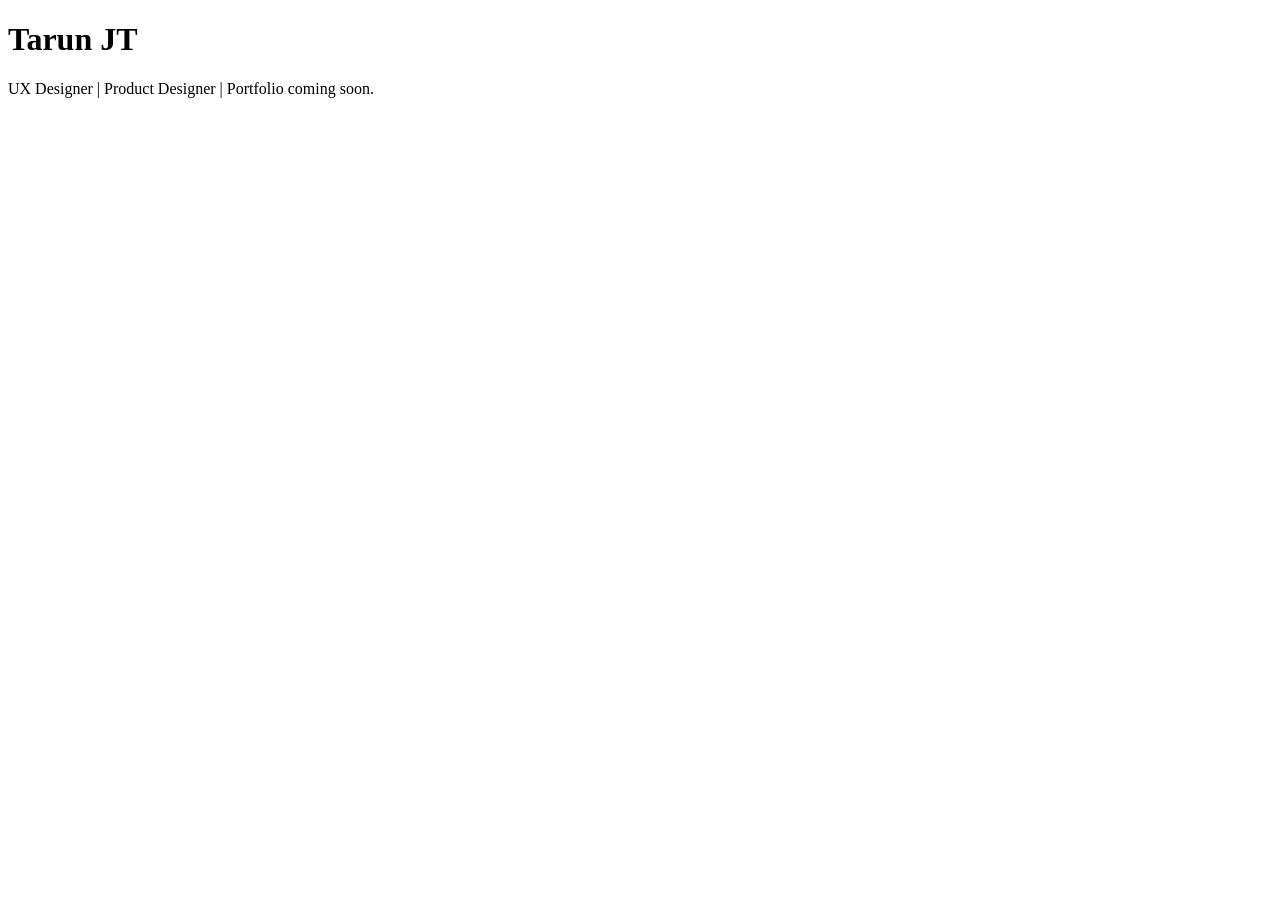
==== index.html @ fb507ced "Create index.html" ====
<!DOCTYPE html>
<html lang="en">
<head>
  <meta charset="UTF-8">
  <meta name="viewport" content="width=device-width, initial-scale=1.0">
  <title>Tarun JT | Portfolio</title>
</head>
<body>
  <h1>Tarun JT</h1>
  <p>UX Designer | Product Designer | Portfolio coming soon.</p>
</body>
</html>
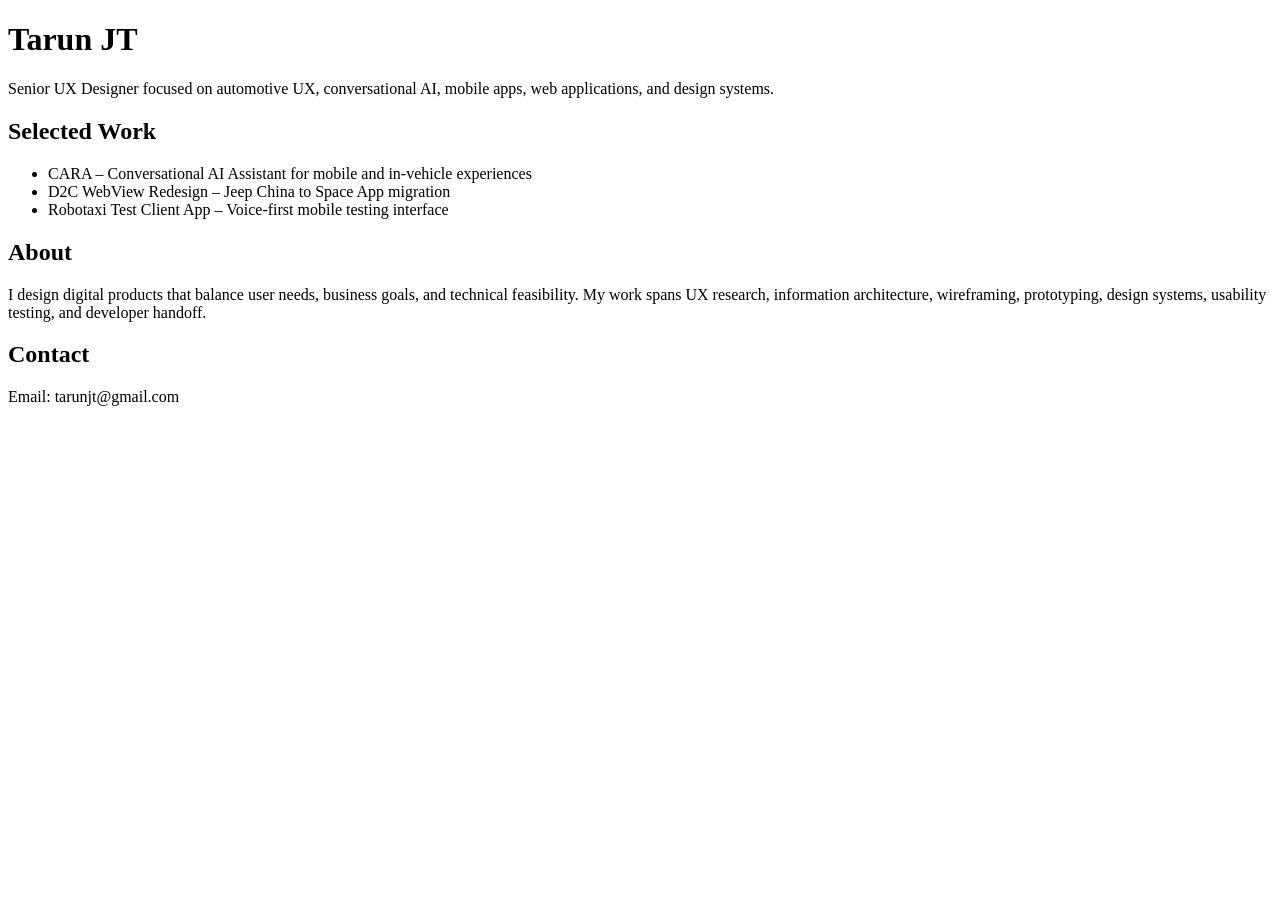
==== commit ef35853e: "Update index.html" ====
--- a/index.html
+++ b/index.html
@@ -7,6 +7,19 @@
 </head>
 <body>
   <h1>Tarun JT</h1>
-  <p>UX Designer | Product Designer | Portfolio coming soon.</p>
+<p>Senior UX Designer focused on automotive UX, conversational AI, mobile apps, web applications, and design systems.</p>
+
+<h2>Selected Work</h2>
+<ul>
+  <li>CARA – Conversational AI Assistant for mobile and in-vehicle experiences</li>
+  <li>D2C WebView Redesign – Jeep China to Space App migration</li>
+  <li>Robotaxi Test Client App – Voice-first mobile testing interface</li>
+</ul>
+
+<h2>About</h2>
+<p>I design digital products that balance user needs, business goals, and technical feasibility. My work spans UX research, information architecture, wireframing, prototyping, design systems, usability testing, and developer handoff.</p>
+
+<h2>Contact</h2>
+<p>Email: tarunjt@gmail.com</p>
 </body>
 </html>
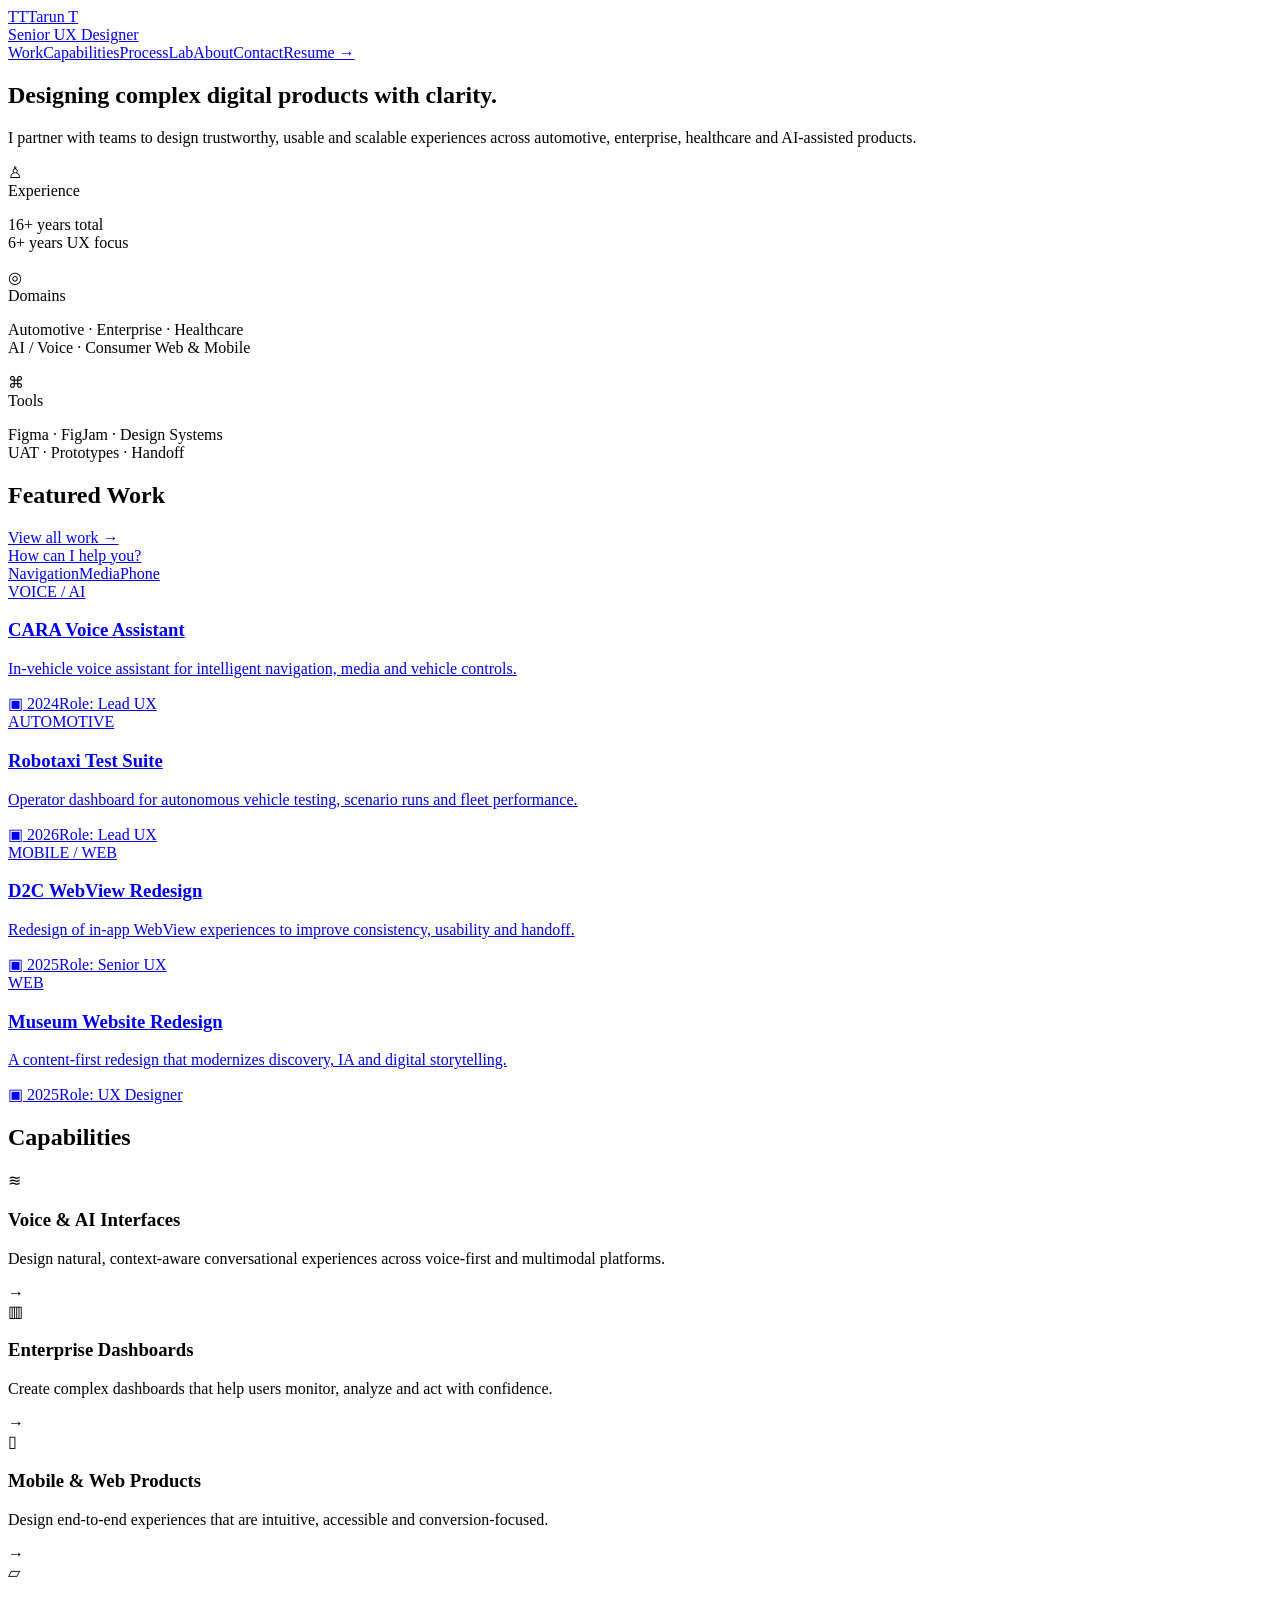
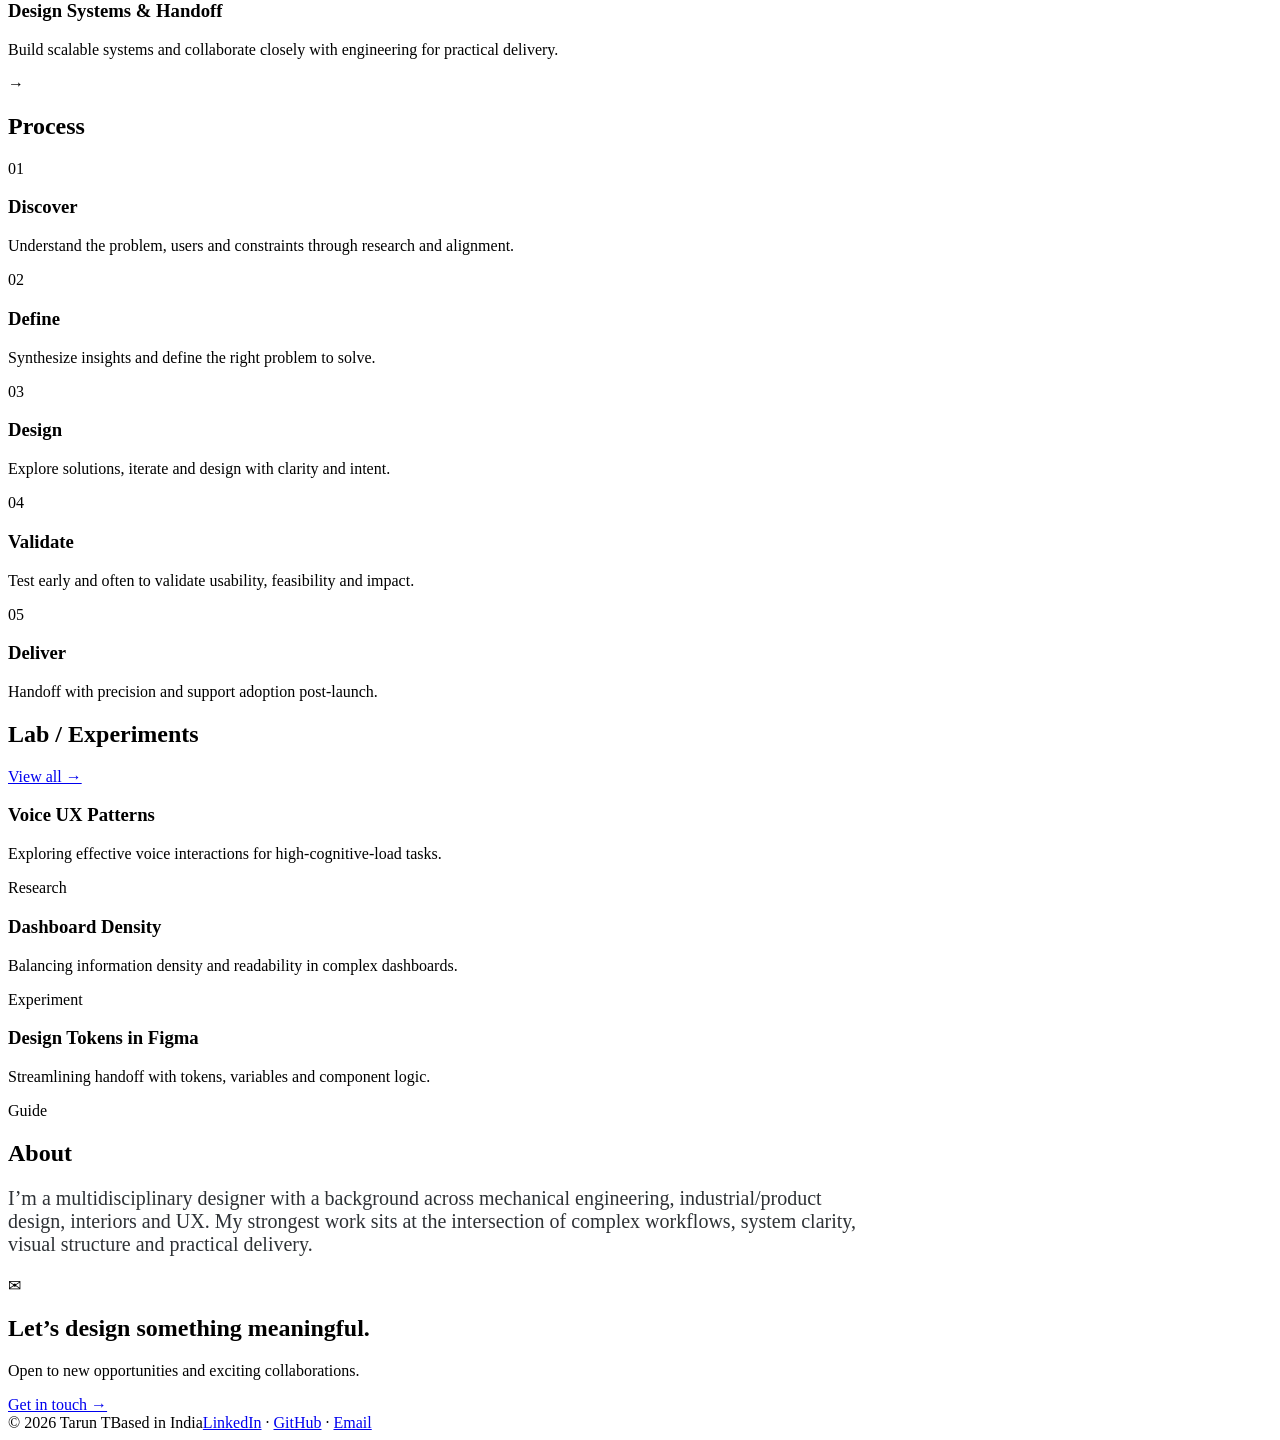
==== commit 8a5ffa69: "Add files via upload" ====
--- a/index.html
+++ b/index.html
@@ -1,25 +1,8 @@
-<!DOCTYPE html>
-<html lang="en">
-<head>
-  <meta charset="UTF-8">
-  <meta name="viewport" content="width=device-width, initial-scale=1.0">
-  <title>Tarun JT | Portfolio</title>
-</head>
-<body>
-  <h1>Tarun JT</h1>
-<p>Senior UX Designer focused on automotive UX, conversational AI, mobile apps, web applications, and design systems.</p>
-
-<h2>Selected Work</h2>
-<ul>
-  <li>CARA – Conversational AI Assistant for mobile and in-vehicle experiences</li>
-  <li>D2C WebView Redesign – Jeep China to Space App migration</li>
-  <li>Robotaxi Test Client App – Voice-first mobile testing interface</li>
-</ul>
-
-<h2>About</h2>
-<p>I design digital products that balance user needs, business goals, and technical feasibility. My work spans UX research, information architecture, wireframing, prototyping, design systems, usability testing, and developer handoff.</p>
-
-<h2>Contact</h2>
-<p>Email: tarunjt@gmail.com</p>
-</body>
-</html>
+<!doctype html><html lang="en"><head><meta charset="utf-8"><meta name="viewport" content="width=device-width,initial-scale=1"><title>Tarun T — UX Portfolio</title><meta name="description" content="Senior UX designer portfolio for complex systems, dashboards, voice interfaces, automotive, healthcare and enterprise products."><link rel="preconnect" href="https://fonts.googleapis.com"><link rel="preconnect" href="https://fonts.gstatic.com" crossorigin><link href="https://fonts.googleapis.com/css2?family=IBM+Plex+Mono:wght@400;500;600&family=IBM+Plex+Sans:wght@400;500;600;700&display=swap" rel="stylesheet"><link rel="stylesheet" href="assets/styles.css"></head><body><header class="site-header"><div class="header-inner"><a class="brand" href="index.html"><span class="brand-mark">TT</span><span class="brand-copy">Tarun T<br>Senior UX Designer</span></a><nav class="nav"><a href="index.html#work">Work</a><a href="index.html#capabilities">Capabilities</a><a href="index.html#process">Process</a><a href="index.html#lab">Lab</a><a href="index.html#about">About</a><a href="index.html#contact">Contact</a><a class="resume-btn" href="resume.pdf">Resume →</a></nav></div></header>
+<main>
+<section class="hero"><div class="wrap"><div class="hero-grid"><h1>Designing complex digital products with clarity<span class="accent-dot">.</span></h1><p class="hero-copy">I partner with teams to design trustworthy, usable and scalable experiences across automotive, enterprise, healthcare and AI-assisted products.</p></div><div class="meta-row"><div class="meta-item"><span class="meta-icon">♙</span><div><span class="meta-label">Experience</span><p>16+ years total<br>6+ years UX focus</p></div></div><div class="meta-item"><span class="meta-icon">◎</span><div><span class="meta-label">Domains</span><p>Automotive · Enterprise · Healthcare<br>AI / Voice · Consumer Web & Mobile</p></div></div><div class="meta-item"><span class="meta-icon">⌘</span><div><span class="meta-label">Tools</span><p>Figma · FigJam · Design Systems<br>UAT · Prototypes · Handoff</p></div></div></div></div></section>
+<section id="work" class="section"><div class="wrap"><div class="section-head"><h2 class="section-title">Featured Work</h2><a class="view-link" href="#work">View all work →</a></div><div class="project-grid"><article class="project-card"><a href="case-cara.html"><div class="project-thumb preview-cara"><div class="voice-q">How can I help you?</div><div class="voice-ring"></div><div class="wave"></div><div class="voice-chips"><span>Navigation</span><span>Media</span><span>Phone</span></div></div><div class="project-info"><div class="label">VOICE / AI</div><h3>CARA Voice Assistant</h3><p>In-vehicle voice assistant for intelligent navigation, media and vehicle controls.</p><div class="card-meta"><span>▣ 2024</span><span>Role: Lead UX</span></div></div></a></article><article class="project-card"><a href="case-robotaxi.html"><div class="project-thumb preview-dashboard"><div class="dash-top"><span></span><span></span><span></span></div><div class="dash-map"></div><div class="dash-lines"></div></div><div class="project-info"><div class="label">AUTOMOTIVE</div><h3>Robotaxi Test Suite</h3><p>Operator dashboard for autonomous vehicle testing, scenario runs and fleet performance.</p><div class="card-meta"><span>▣ 2026</span><span>Role: Lead UX</span></div></div></a></article><article class="project-card"><a href="case-d2c.html"><div class="project-thumb preview-webview"><div class="phone"></div></div><div class="project-info"><div class="label">MOBILE / WEB</div><h3>D2C WebView Redesign</h3><p>Redesign of in-app WebView experiences to improve consistency, usability and handoff.</p><div class="card-meta"><span>▣ 2025</span><span>Role: Senior UX</span></div></div></a></article><article class="project-card"><a href="case-museum.html"><div class="project-thumb preview-museum"></div><div class="project-info"><div class="label">WEB</div><h3>Museum Website Redesign</h3><p>A content-first redesign that modernizes discovery, IA and digital storytelling.</p><div class="card-meta"><span>▣ 2025</span><span>Role: UX Designer</span></div></div></a></article></div></div></section>
+<section id="capabilities" class="section"><div class="wrap"><div class="section-head"><h2 class="section-title">Capabilities</h2></div><div class="cap-grid"><article class="cap-card"><div class="cap-icon">≋</div><h3>Voice & AI Interfaces</h3><p>Design natural, context-aware conversational experiences across voice-first and multimodal platforms.</p><span class="arrow">→</span></article><article class="cap-card"><div class="cap-icon">▥</div><h3>Enterprise Dashboards</h3><p>Create complex dashboards that help users monitor, analyze and act with confidence.</p><span class="arrow">→</span></article><article class="cap-card"><div class="cap-icon">▯</div><h3>Mobile & Web Products</h3><p>Design end-to-end experiences that are intuitive, accessible and conversion-focused.</p><span class="arrow">→</span></article><article class="cap-card"><div class="cap-icon">▱</div><h3>Design Systems & Handoff</h3><p>Build scalable systems and collaborate closely with engineering for practical delivery.</p><span class="arrow">→</span></article></div></div></section>
+<section id="process" class="section"><div class="wrap below-grid"><div class="panel"><h2 class="section-title">Process</h2><div class="process-list"><div class="process-step"><span class="num">01</span><div><h3>Discover</h3><p>Understand the problem, users and constraints through research and alignment.</p></div></div><div class="process-step"><span class="num">02</span><div><h3>Define</h3><p>Synthesize insights and define the right problem to solve.</p></div></div><div class="process-step"><span class="num">03</span><div><h3>Design</h3><p>Explore solutions, iterate and design with clarity and intent.</p></div></div><div class="process-step"><span class="num">04</span><div><h3>Validate</h3><p>Test early and often to validate usability, feasibility and impact.</p></div></div><div class="process-step"><span class="num">05</span><div><h3>Deliver</h3><p>Handoff with precision and support adoption post-launch.</p></div></div></div></div><div id="lab" class="panel"><div class="section-head"><h2 class="section-title">Lab / Experiments</h2><a class="view-link" href="#lab">View all →</a></div><div class="lab-list"><article class="lab-item"><div class="lab-thumb voice"></div><div><h3>Voice UX Patterns</h3><p>Exploring effective voice interactions for high-cognitive-load tasks.</p><span class="small-mono">Research</span></div></article><article class="lab-item"><div class="lab-thumb light"></div><div><h3>Dashboard Density</h3><p>Balancing information density and readability in complex dashboards.</p><span class="small-mono">Experiment</span></div></article><article class="lab-item"><div class="lab-thumb tokens"></div><div><h3>Design Tokens in Figma</h3><p>Streamlining handoff with tokens, variables and component logic.</p><span class="small-mono">Guide</span></div></article></div></div></div></section>
+<section id="about" class="section"><div class="wrap panel"><h2 class="section-title">About</h2><p style="font-size:20px;max-width:860px;color:#2e3236">I’m a multidisciplinary designer with a background across mechanical engineering, industrial/product design, interiors and UX. My strongest work sits at the intersection of complex workflows, system clarity, visual structure and practical delivery.</p></div></section>
+<section id="contact" class="cta"><div class="wrap"><div class="cta-card"><div class="cta-left"><div class="mail-icon">✉</div><div><h2>Let’s design something meaningful.</h2><p>Open to new opportunities and exciting collaborations.</p></div></div><a class="button" href="mailto:your.email@example.com">Get in touch →</a></div></div></section></main><footer class="footer"><div class="footer-inner wrap"><span>© 2026 Tarun T</span><span>Based in India</span><span><a href="#">LinkedIn</a> · <a href="#">GitHub</a> · <a href="mailto:your.email@example.com">Email</a></span></div></footer><script src="assets/script.js"></script></body></html>
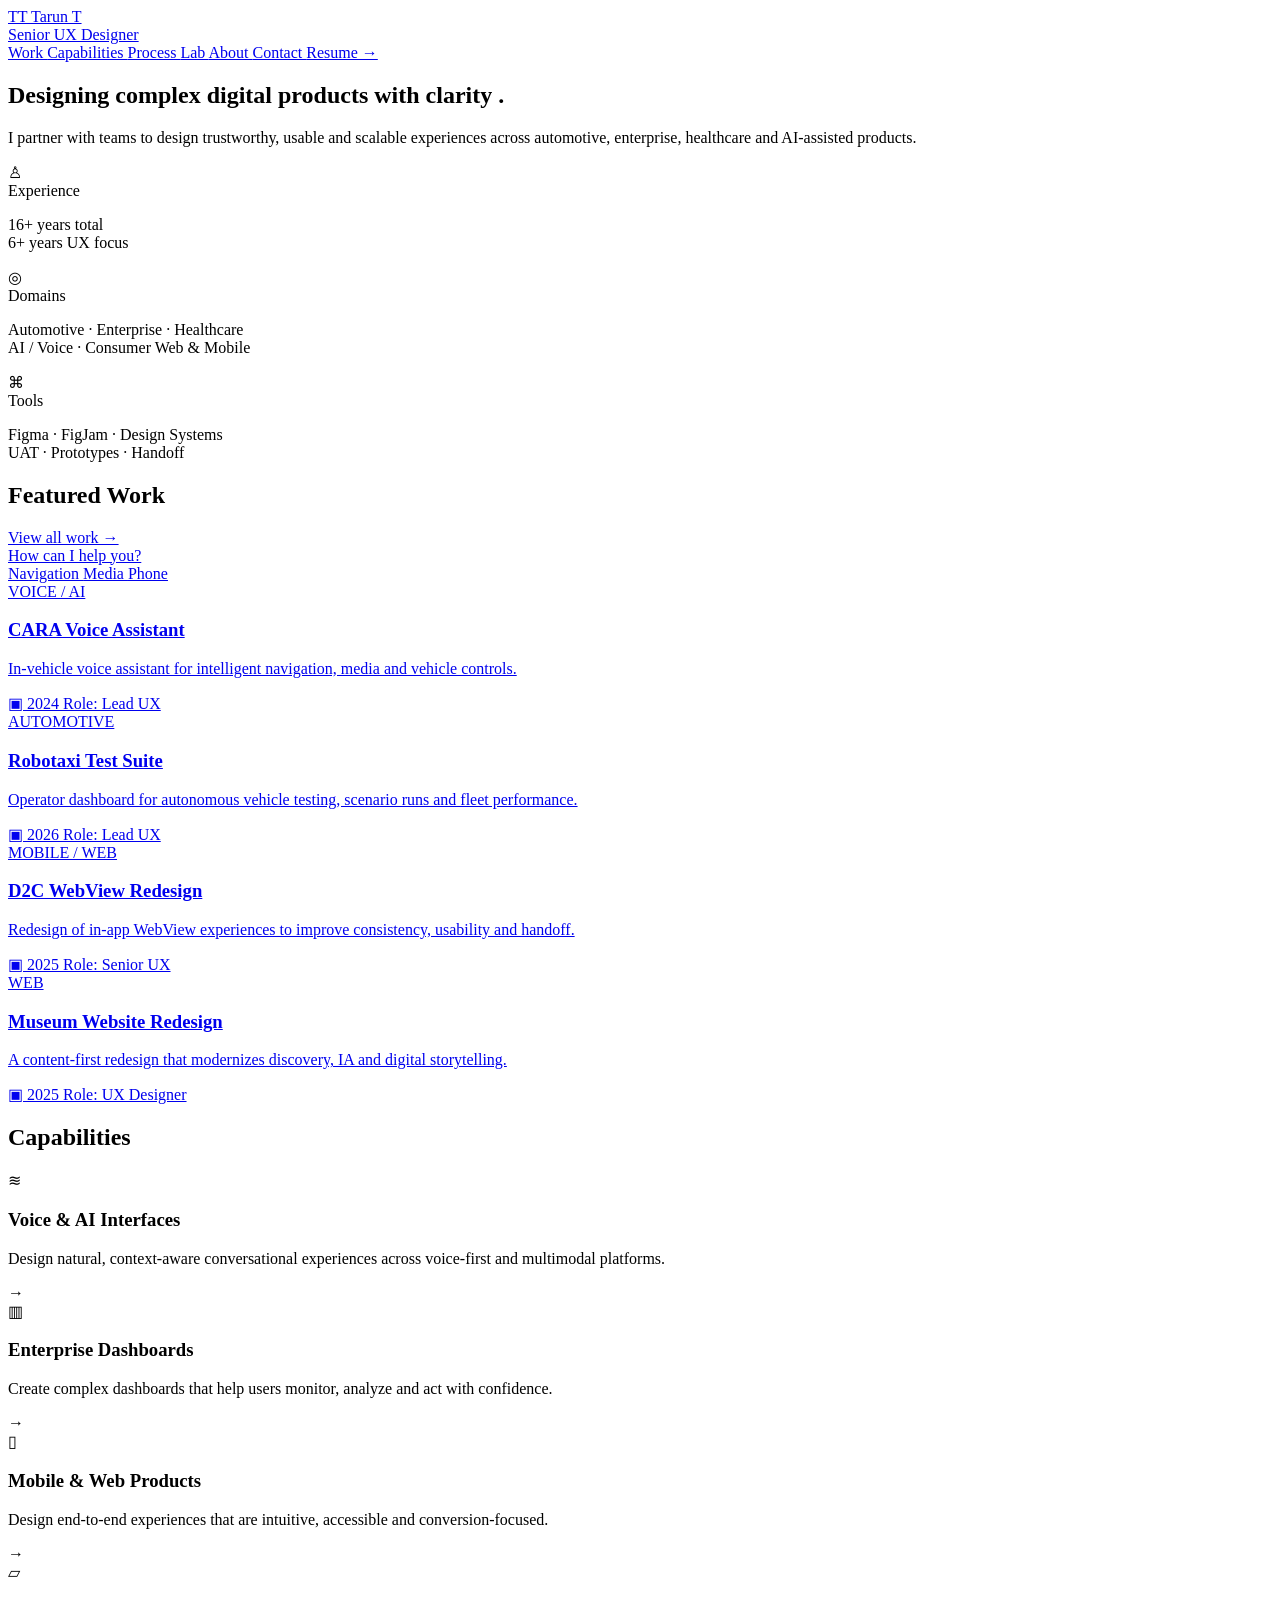
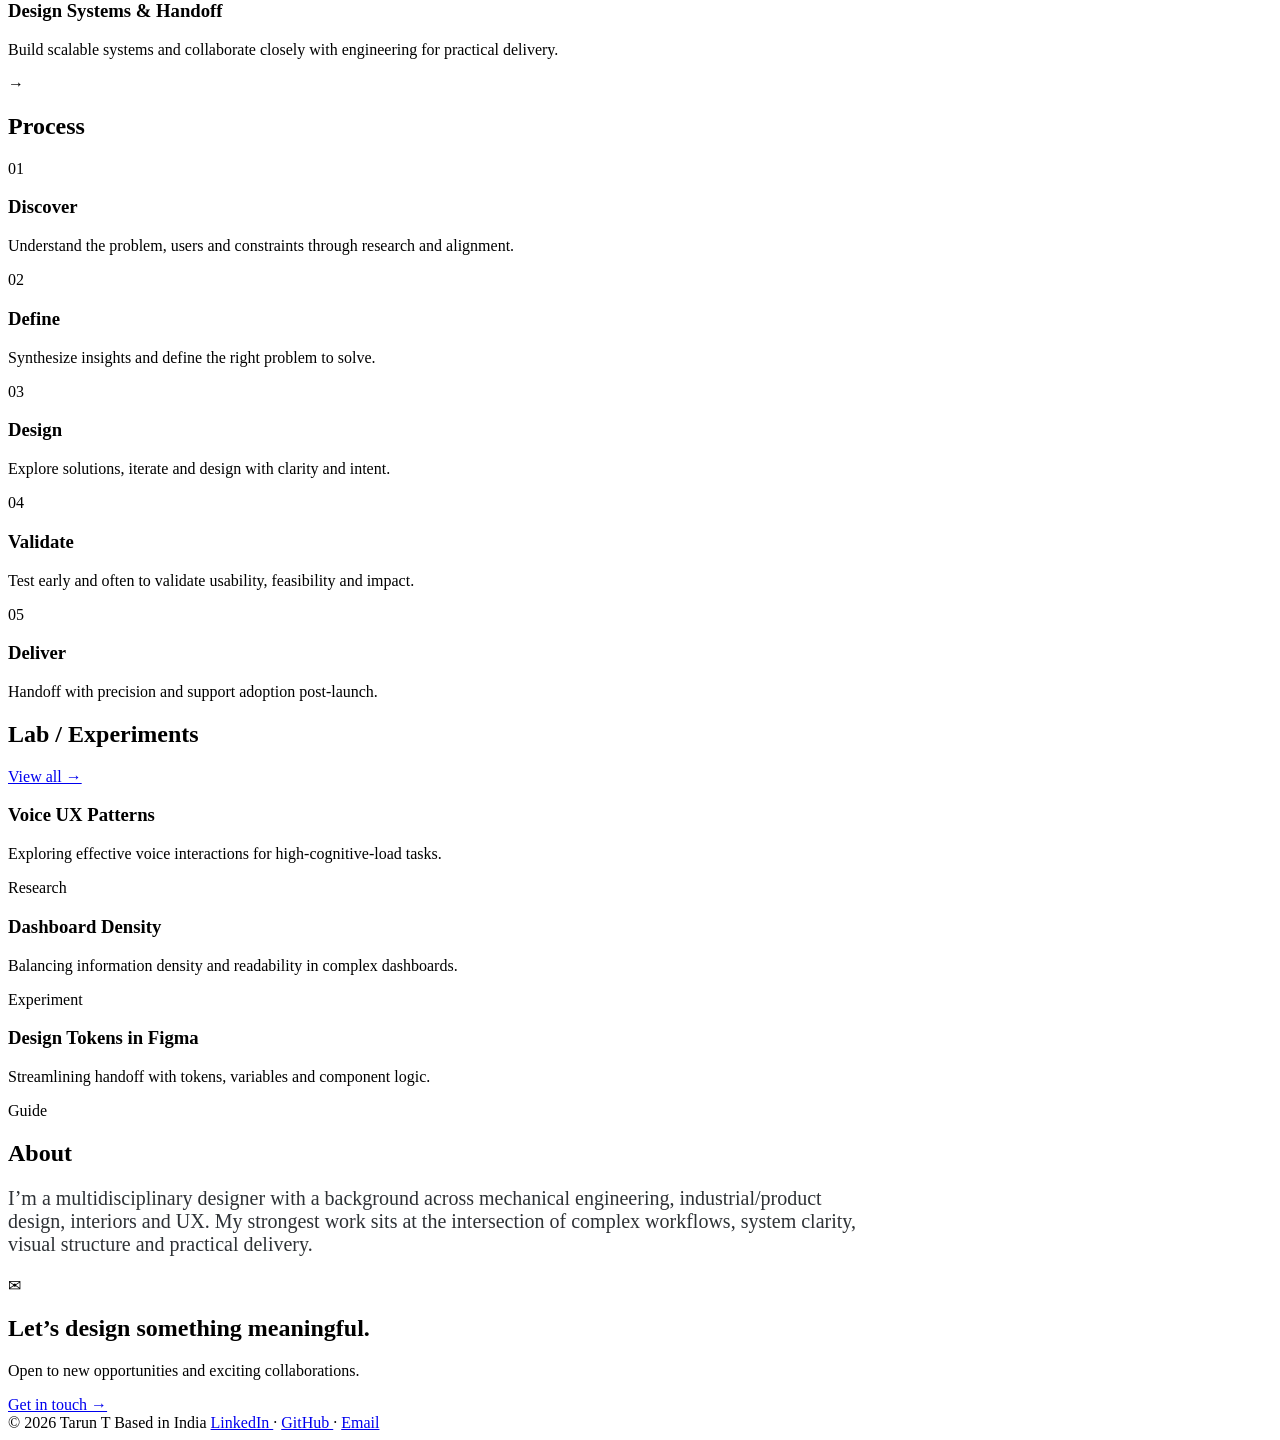
==== commit 54ca837c: "Add files via upload" ====
--- a/index.html
+++ b/index.html
@@ -1,8 +1,521 @@
-<!doctype html><html lang="en"><head><meta charset="utf-8"><meta name="viewport" content="width=device-width,initial-scale=1"><title>Tarun T — UX Portfolio</title><meta name="description" content="Senior UX designer portfolio for complex systems, dashboards, voice interfaces, automotive, healthcare and enterprise products."><link rel="preconnect" href="https://fonts.googleapis.com"><link rel="preconnect" href="https://fonts.gstatic.com" crossorigin><link href="https://fonts.googleapis.com/css2?family=IBM+Plex+Mono:wght@400;500;600&family=IBM+Plex+Sans:wght@400;500;600;700&display=swap" rel="stylesheet"><link rel="stylesheet" href="assets/styles.css"></head><body><header class="site-header"><div class="header-inner"><a class="brand" href="index.html"><span class="brand-mark">TT</span><span class="brand-copy">Tarun T<br>Senior UX Designer</span></a><nav class="nav"><a href="index.html#work">Work</a><a href="index.html#capabilities">Capabilities</a><a href="index.html#process">Process</a><a href="index.html#lab">Lab</a><a href="index.html#about">About</a><a href="index.html#contact">Contact</a><a class="resume-btn" href="resume.pdf">Resume →</a></nav></div></header>
-<main>
-<section class="hero"><div class="wrap"><div class="hero-grid"><h1>Designing complex digital products with clarity<span class="accent-dot">.</span></h1><p class="hero-copy">I partner with teams to design trustworthy, usable and scalable experiences across automotive, enterprise, healthcare and AI-assisted products.</p></div><div class="meta-row"><div class="meta-item"><span class="meta-icon">♙</span><div><span class="meta-label">Experience</span><p>16+ years total<br>6+ years UX focus</p></div></div><div class="meta-item"><span class="meta-icon">◎</span><div><span class="meta-label">Domains</span><p>Automotive · Enterprise · Healthcare<br>AI / Voice · Consumer Web & Mobile</p></div></div><div class="meta-item"><span class="meta-icon">⌘</span><div><span class="meta-label">Tools</span><p>Figma · FigJam · Design Systems<br>UAT · Prototypes · Handoff</p></div></div></div></div></section>
-<section id="work" class="section"><div class="wrap"><div class="section-head"><h2 class="section-title">Featured Work</h2><a class="view-link" href="#work">View all work →</a></div><div class="project-grid"><article class="project-card"><a href="case-cara.html"><div class="project-thumb preview-cara"><div class="voice-q">How can I help you?</div><div class="voice-ring"></div><div class="wave"></div><div class="voice-chips"><span>Navigation</span><span>Media</span><span>Phone</span></div></div><div class="project-info"><div class="label">VOICE / AI</div><h3>CARA Voice Assistant</h3><p>In-vehicle voice assistant for intelligent navigation, media and vehicle controls.</p><div class="card-meta"><span>▣ 2024</span><span>Role: Lead UX</span></div></div></a></article><article class="project-card"><a href="case-robotaxi.html"><div class="project-thumb preview-dashboard"><div class="dash-top"><span></span><span></span><span></span></div><div class="dash-map"></div><div class="dash-lines"></div></div><div class="project-info"><div class="label">AUTOMOTIVE</div><h3>Robotaxi Test Suite</h3><p>Operator dashboard for autonomous vehicle testing, scenario runs and fleet performance.</p><div class="card-meta"><span>▣ 2026</span><span>Role: Lead UX</span></div></div></a></article><article class="project-card"><a href="case-d2c.html"><div class="project-thumb preview-webview"><div class="phone"></div></div><div class="project-info"><div class="label">MOBILE / WEB</div><h3>D2C WebView Redesign</h3><p>Redesign of in-app WebView experiences to improve consistency, usability and handoff.</p><div class="card-meta"><span>▣ 2025</span><span>Role: Senior UX</span></div></div></a></article><article class="project-card"><a href="case-museum.html"><div class="project-thumb preview-museum"></div><div class="project-info"><div class="label">WEB</div><h3>Museum Website Redesign</h3><p>A content-first redesign that modernizes discovery, IA and digital storytelling.</p><div class="card-meta"><span>▣ 2025</span><span>Role: UX Designer</span></div></div></a></article></div></div></section>
-<section id="capabilities" class="section"><div class="wrap"><div class="section-head"><h2 class="section-title">Capabilities</h2></div><div class="cap-grid"><article class="cap-card"><div class="cap-icon">≋</div><h3>Voice & AI Interfaces</h3><p>Design natural, context-aware conversational experiences across voice-first and multimodal platforms.</p><span class="arrow">→</span></article><article class="cap-card"><div class="cap-icon">▥</div><h3>Enterprise Dashboards</h3><p>Create complex dashboards that help users monitor, analyze and act with confidence.</p><span class="arrow">→</span></article><article class="cap-card"><div class="cap-icon">▯</div><h3>Mobile & Web Products</h3><p>Design end-to-end experiences that are intuitive, accessible and conversion-focused.</p><span class="arrow">→</span></article><article class="cap-card"><div class="cap-icon">▱</div><h3>Design Systems & Handoff</h3><p>Build scalable systems and collaborate closely with engineering for practical delivery.</p><span class="arrow">→</span></article></div></div></section>
-<section id="process" class="section"><div class="wrap below-grid"><div class="panel"><h2 class="section-title">Process</h2><div class="process-list"><div class="process-step"><span class="num">01</span><div><h3>Discover</h3><p>Understand the problem, users and constraints through research and alignment.</p></div></div><div class="process-step"><span class="num">02</span><div><h3>Define</h3><p>Synthesize insights and define the right problem to solve.</p></div></div><div class="process-step"><span class="num">03</span><div><h3>Design</h3><p>Explore solutions, iterate and design with clarity and intent.</p></div></div><div class="process-step"><span class="num">04</span><div><h3>Validate</h3><p>Test early and often to validate usability, feasibility and impact.</p></div></div><div class="process-step"><span class="num">05</span><div><h3>Deliver</h3><p>Handoff with precision and support adoption post-launch.</p></div></div></div></div><div id="lab" class="panel"><div class="section-head"><h2 class="section-title">Lab / Experiments</h2><a class="view-link" href="#lab">View all →</a></div><div class="lab-list"><article class="lab-item"><div class="lab-thumb voice"></div><div><h3>Voice UX Patterns</h3><p>Exploring effective voice interactions for high-cognitive-load tasks.</p><span class="small-mono">Research</span></div></article><article class="lab-item"><div class="lab-thumb light"></div><div><h3>Dashboard Density</h3><p>Balancing information density and readability in complex dashboards.</p><span class="small-mono">Experiment</span></div></article><article class="lab-item"><div class="lab-thumb tokens"></div><div><h3>Design Tokens in Figma</h3><p>Streamlining handoff with tokens, variables and component logic.</p><span class="small-mono">Guide</span></div></article></div></div></div></section>
-<section id="about" class="section"><div class="wrap panel"><h2 class="section-title">About</h2><p style="font-size:20px;max-width:860px;color:#2e3236">I’m a multidisciplinary designer with a background across mechanical engineering, industrial/product design, interiors and UX. My strongest work sits at the intersection of complex workflows, system clarity, visual structure and practical delivery.</p></div></section>
-<section id="contact" class="cta"><div class="wrap"><div class="cta-card"><div class="cta-left"><div class="mail-icon">✉</div><div><h2>Let’s design something meaningful.</h2><p>Open to new opportunities and exciting collaborations.</p></div></div><a class="button" href="mailto:your.email@example.com">Get in touch →</a></div></div></section></main><footer class="footer"><div class="footer-inner wrap"><span>© 2026 Tarun T</span><span>Based in India</span><span><a href="#">LinkedIn</a> · <a href="#">GitHub</a> · <a href="mailto:your.email@example.com">Email</a></span></div></footer><script src="assets/script.js"></script></body></html>+<!doctype html>
+<html lang="en">
+ <head>
+  <meta charset="utf-8"/>
+  <meta content="width=device-width,initial-scale=1" name="viewport"/>
+  <title>
+   Tarun T &mdash; UX Portfolio
+  </title>
+  <meta content="Senior UX designer portfolio for complex systems, dashboards, voice interfaces, automotive, healthcare and enterprise products." name="description"/>
+  <link href="https://fonts.googleapis.com" rel="preconnect"/>
+  <link crossorigin="" href="https://fonts.gstatic.com" rel="preconnect"/>
+  <link href="https://fonts.googleapis.com/css2?family=IBM+Plex+Mono:wght@400;500;600&amp;family=IBM+Plex+Sans:wght@400;500;600;700&amp;display=swap" rel="stylesheet"/>
+  <link href="assets/styles.css" rel="stylesheet"/>
+ </head>
+ <body>
+  <header class="site-header">
+   <div class="header-inner">
+    <a class="brand" href="index.html">
+     <span class="brand-mark">
+      TT
+     </span>
+     <span class="brand-copy">
+      Tarun T
+      <br/>
+      Senior UX Designer
+     </span>
+    </a>
+    <nav class="nav">
+     <a href="index.html#work">
+      Work
+     </a>
+     <a href="index.html#capabilities">
+      Capabilities
+     </a>
+     <a href="index.html#process">
+      Process
+     </a>
+     <a href="index.html#lab">
+      Lab
+     </a>
+     <a href="index.html#about">
+      About
+     </a>
+     <a href="index.html#contact">
+      Contact
+     </a>
+     <a class="resume-btn" href="resume.pdf">
+      Resume &rarr;
+     </a>
+    </nav>
+   </div>
+  </header>
+  <main>
+   <section class="hero">
+    <div class="wrap">
+     <div class="hero-grid">
+      <h1>
+       Designing complex digital products with clarity
+       <span class="accent-dot">
+        .
+       </span>
+      </h1>
+      <p class="hero-copy">
+       I partner with teams to design trustworthy, usable and scalable experiences across automotive, enterprise, healthcare and AI-assisted products.
+      </p>
+     </div>
+     <div class="meta-row">
+      <div class="meta-item">
+       <span class="meta-icon">
+        ♙
+       </span>
+       <div>
+        <span class="meta-label">
+         Experience
+        </span>
+        <p>
+         16+ years total
+         <br/>
+         6+ years UX focus
+        </p>
+       </div>
+      </div>
+      <div class="meta-item">
+       <span class="meta-icon">
+        ◎
+       </span>
+       <div>
+        <span class="meta-label">
+         Domains
+        </span>
+        <p>
+         Automotive &middot; Enterprise &middot; Healthcare
+         <br/>
+         AI / Voice &middot; Consumer Web &amp; Mobile
+        </p>
+       </div>
+      </div>
+      <div class="meta-item">
+       <span class="meta-icon">
+        ⌘
+       </span>
+       <div>
+        <span class="meta-label">
+         Tools
+        </span>
+        <p>
+         Figma &middot; FigJam &middot; Design Systems
+         <br/>
+         UAT &middot; Prototypes &middot; Handoff
+        </p>
+       </div>
+      </div>
+     </div>
+    </div>
+   </section>
+   <section class="section" id="work">
+    <div class="wrap">
+     <div class="section-head">
+      <h2 class="section-title">
+       Featured Work
+      </h2>
+      <a class="view-link" href="#work">
+       View all work &rarr;
+      </a>
+     </div>
+     <div class="project-grid">
+      <article class="project-card">
+       <a href="case-cara.html">
+        <div class="project-thumb preview-cara">
+         <div class="voice-q">
+          How can I help you?
+         </div>
+         <div class="voice-ring">
+         </div>
+         <div class="wave">
+         </div>
+         <div class="voice-chips">
+          <span>
+           Navigation
+          </span>
+          <span>
+           Media
+          </span>
+          <span>
+           Phone
+          </span>
+         </div>
+        </div>
+        <div class="project-info">
+         <div class="label">
+          VOICE / AI
+         </div>
+         <h3>
+          CARA Voice Assistant
+         </h3>
+         <p>
+          In-vehicle voice assistant for intelligent navigation, media and vehicle controls.
+         </p>
+         <div class="card-meta">
+          <span>
+           ▣ 2024
+          </span>
+          <span>
+           Role: Lead UX
+          </span>
+         </div>
+        </div>
+       </a>
+      </article>
+      <article class="project-card">
+       <a href="case-robotaxi.html">
+        <div class="project-thumb preview-dashboard">
+         <div class="dash-top">
+          <span>
+          </span>
+          <span>
+          </span>
+          <span>
+          </span>
+         </div>
+         <div class="dash-map">
+         </div>
+         <div class="dash-lines">
+         </div>
+        </div>
+        <div class="project-info">
+         <div class="label">
+          AUTOMOTIVE
+         </div>
+         <h3>
+          Robotaxi Test Suite
+         </h3>
+         <p>
+          Operator dashboard for autonomous vehicle testing, scenario runs and fleet performance.
+         </p>
+         <div class="card-meta">
+          <span>
+           ▣ 2026
+          </span>
+          <span>
+           Role: Lead UX
+          </span>
+         </div>
+        </div>
+       </a>
+      </article>
+      <article class="project-card">
+       <a href="case-d2c.html">
+        <div class="project-thumb preview-webview">
+         <div class="phone">
+         </div>
+        </div>
+        <div class="project-info">
+         <div class="label">
+          MOBILE / WEB
+         </div>
+         <h3>
+          D2C WebView Redesign
+         </h3>
+         <p>
+          Redesign of in-app WebView experiences to improve consistency, usability and handoff.
+         </p>
+         <div class="card-meta">
+          <span>
+           ▣ 2025
+          </span>
+          <span>
+           Role: Senior UX
+          </span>
+         </div>
+        </div>
+       </a>
+      </article>
+      <article class="project-card">
+       <a href="case-museum.html">
+        <div class="project-thumb preview-museum">
+        </div>
+        <div class="project-info">
+         <div class="label">
+          WEB
+         </div>
+         <h3>
+          Museum Website Redesign
+         </h3>
+         <p>
+          A content-first redesign that modernizes discovery, IA and digital storytelling.
+         </p>
+         <div class="card-meta">
+          <span>
+           ▣ 2025
+          </span>
+          <span>
+           Role: UX Designer
+          </span>
+         </div>
+        </div>
+       </a>
+      </article>
+     </div>
+    </div>
+   </section>
+   <section class="section" id="capabilities">
+    <div class="wrap">
+     <div class="section-head">
+      <h2 class="section-title">
+       Capabilities
+      </h2>
+     </div>
+     <div class="cap-grid">
+      <article class="cap-card">
+       <div class="cap-icon">
+        &apid;
+       </div>
+       <h3>
+        Voice &amp; AI Interfaces
+       </h3>
+       <p>
+        Design natural, context-aware conversational experiences across voice-first and multimodal platforms.
+       </p>
+       <span class="arrow">
+        &rarr;
+       </span>
+      </article>
+      <article class="cap-card">
+       <div class="cap-icon">
+        ▥
+       </div>
+       <h3>
+        Enterprise Dashboards
+       </h3>
+       <p>
+        Create complex dashboards that help users monitor, analyze and act with confidence.
+       </p>
+       <span class="arrow">
+        &rarr;
+       </span>
+      </article>
+      <article class="cap-card">
+       <div class="cap-icon">
+        ▯
+       </div>
+       <h3>
+        Mobile &amp; Web Products
+       </h3>
+       <p>
+        Design end-to-end experiences that are intuitive, accessible and conversion-focused.
+       </p>
+       <span class="arrow">
+        &rarr;
+       </span>
+      </article>
+      <article class="cap-card">
+       <div class="cap-icon">
+        &fltns;
+       </div>
+       <h3>
+        Design Systems &amp; Handoff
+       </h3>
+       <p>
+        Build scalable systems and collaborate closely with engineering for practical delivery.
+       </p>
+       <span class="arrow">
+        &rarr;
+       </span>
+      </article>
+     </div>
+    </div>
+   </section>
+   <section class="section" id="process">
+    <div class="wrap below-grid">
+     <div class="panel">
+      <h2 class="section-title">
+       Process
+      </h2>
+      <div class="process-list">
+       <div class="process-step">
+        <span class="num">
+         01
+        </span>
+        <div>
+         <h3>
+          Discover
+         </h3>
+         <p>
+          Understand the problem, users and constraints through research and alignment.
+         </p>
+        </div>
+       </div>
+       <div class="process-step">
+        <span class="num">
+         02
+        </span>
+        <div>
+         <h3>
+          Define
+         </h3>
+         <p>
+          Synthesize insights and define the right problem to solve.
+         </p>
+        </div>
+       </div>
+       <div class="process-step">
+        <span class="num">
+         03
+        </span>
+        <div>
+         <h3>
+          Design
+         </h3>
+         <p>
+          Explore solutions, iterate and design with clarity and intent.
+         </p>
+        </div>
+       </div>
+       <div class="process-step">
+        <span class="num">
+         04
+        </span>
+        <div>
+         <h3>
+          Validate
+         </h3>
+         <p>
+          Test early and often to validate usability, feasibility and impact.
+         </p>
+        </div>
+       </div>
+       <div class="process-step">
+        <span class="num">
+         05
+        </span>
+        <div>
+         <h3>
+          Deliver
+         </h3>
+         <p>
+          Handoff with precision and support adoption post-launch.
+         </p>
+        </div>
+       </div>
+      </div>
+     </div>
+     <div class="panel" id="lab">
+      <div class="section-head">
+       <h2 class="section-title">
+        Lab / Experiments
+       </h2>
+       <a class="view-link" href="#lab">
+        View all &rarr;
+       </a>
+      </div>
+      <div class="lab-list">
+       <article class="lab-item">
+        <div class="lab-thumb voice">
+        </div>
+        <div>
+         <h3>
+          Voice UX Patterns
+         </h3>
+         <p>
+          Exploring effective voice interactions for high-cognitive-load tasks.
+         </p>
+         <span class="small-mono">
+          Research
+         </span>
+        </div>
+       </article>
+       <article class="lab-item">
+        <div class="lab-thumb light">
+        </div>
+        <div>
+         <h3>
+          Dashboard Density
+         </h3>
+         <p>
+          Balancing information density and readability in complex dashboards.
+         </p>
+         <span class="small-mono">
+          Experiment
+         </span>
+        </div>
+       </article>
+       <article class="lab-item">
+        <div class="lab-thumb tokens">
+        </div>
+        <div>
+         <h3>
+          Design Tokens in Figma
+         </h3>
+         <p>
+          Streamlining handoff with tokens, variables and component logic.
+         </p>
+         <span class="small-mono">
+          Guide
+         </span>
+        </div>
+       </article>
+      </div>
+     </div>
+    </div>
+   </section>
+   <section class="section" id="about">
+    <div class="wrap panel">
+     <h2 class="section-title">
+      About
+     </h2>
+     <p style="font-size:20px;max-width:860px;color:#2e3236">
+      I&rsquo;m a multidisciplinary designer with a background across mechanical engineering, industrial/product design, interiors and UX. My strongest work sits at the intersection of complex workflows, system clarity, visual structure and practical delivery.
+     </p>
+    </div>
+   </section>
+   <section class="cta" id="contact">
+    <div class="wrap">
+     <div class="cta-card">
+      <div class="cta-left">
+       <div class="mail-icon">
+        ✉
+       </div>
+       <div>
+        <h2>
+         Let&rsquo;s design something meaningful.
+        </h2>
+        <p>
+         Open to new opportunities and exciting collaborations.
+        </p>
+       </div>
+      </div>
+      <a class="button" href="mailto:your.email@example.com">
+       Get in touch &rarr;
+      </a>
+     </div>
+    </div>
+   </section>
+  </main>
+  <footer class="footer">
+   <div class="footer-inner wrap">
+    <span>
+     &copy; 2026 Tarun T
+    </span>
+    <span>
+     Based in India
+    </span>
+    <span>
+     <a href="#">
+      LinkedIn
+     </a>
+     &middot;
+     <a href="#">
+      GitHub
+     </a>
+     &middot;
+     <a href="mailto:your.email@example.com">
+      Email
+     </a>
+    </span>
+   </div>
+  </footer>
+  <script src="assets/script.js">
+  </script>
+ </body>
+</html>
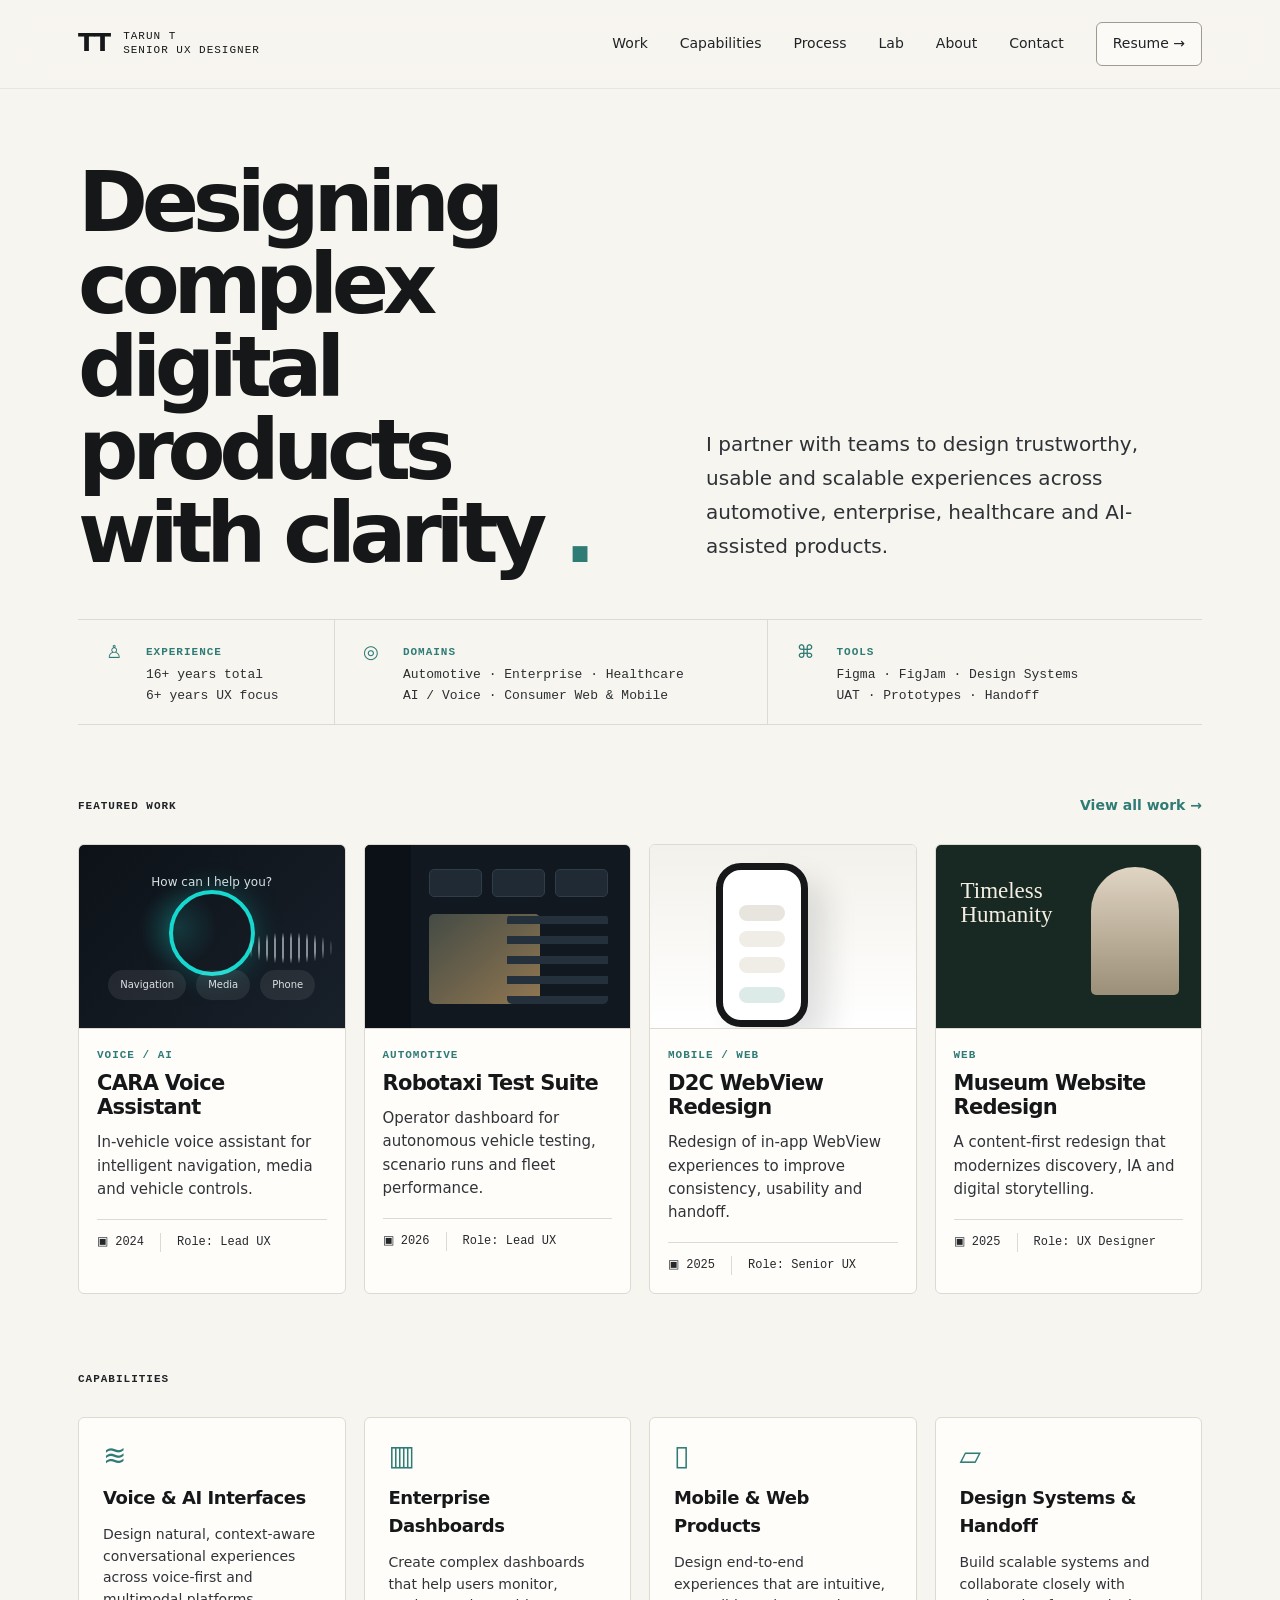
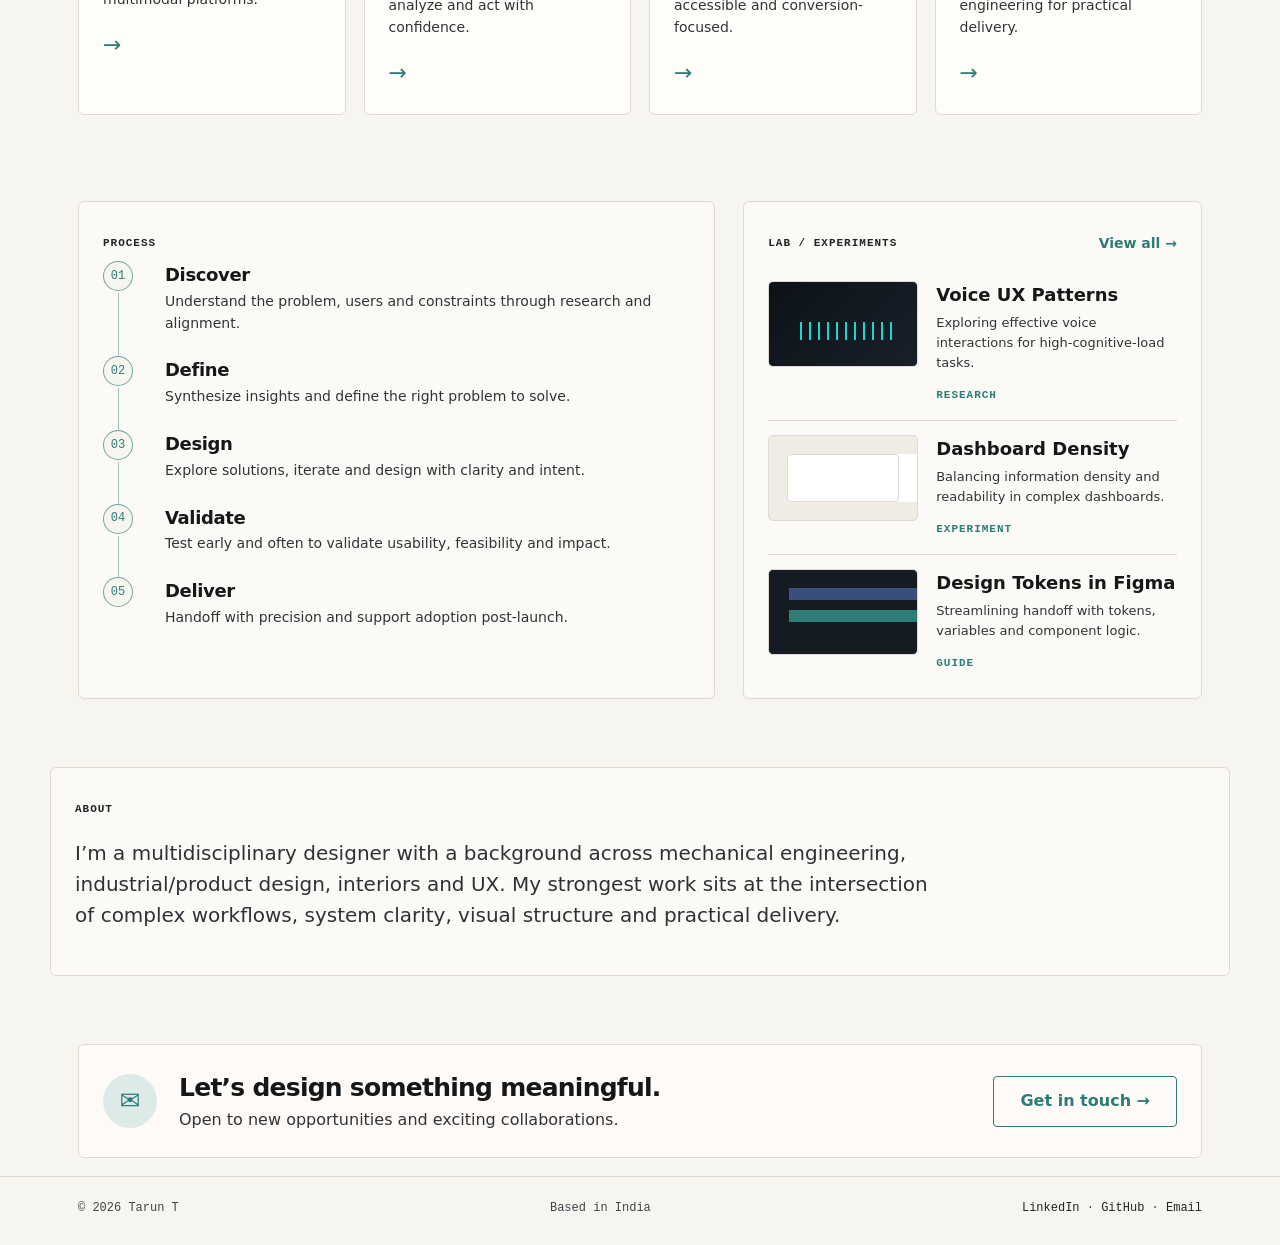
==== commit e916ad84: "Update index.html" ====
--- a/index.html
+++ b/index.html
@@ -485,7 +485,7 @@
         </p>
        </div>
       </div>
-      <a class="button" href="mailto:your.email@example.com">
+      <a class="button" href="mailto:tarunjt@gmail.com">
        Get in touch &rarr;
       </a>
      </div>
--- a/assets/styles.css
+++ b/assets/styles.css
@@ -0,0 +1,1117 @@
+/* Structured Minimalism portfolio — GitHub Pages ready */ :root {
+   --bg:#f7f5f0;
+   --surface:#fffdfa;
+   --surface-2:#f0ece3;
+   --text:#151719;
+   --muted:#5f6368;
+   --faint:#8a8f98;
+   --border:#dedad2;
+   --accent:#2f7b75;
+   --accent-2:#dcebe8;
+   --dark:#11161c;
+   --dark-2:#171e25;
+   --radius:14px;
+   --radius-lg:20px;
+   --max:1180px;
+   --sans:'IBM Plex Sans',Inter,system-ui,-apple-system,Segoe UI,sans-serif;
+   --mono:'IBM Plex Mono','SFMono-Regular',Consolas,monospace
+}
+
+* {
+  box-sizing:border-box
+}
+
+html {
+  scroll-behavior:smooth
+}
+
+body {
+  margin:0;
+  background:var(--bg);
+  color:var(--text);
+  font-family:var(--sans);
+  line-height:1.55;
+  -webkit-font-smoothing:antialiased
+}
+
+a {
+  color:inherit;
+  text-decoration:none
+}
+
+img {
+  max-width:100%;
+  display:block
+}
+
+.wrap {
+  max-width:var(--max);
+  margin:auto;
+  padding:0 28px
+}
+
+.hairline {
+  border-top:1px solid var(--border)
+}
+
+.site-header {
+  position:sticky;
+  top:0;
+  z-index:20;
+  background:rgba(247,245,240,.88);
+  backdrop-filter:blur(18px);
+  border-bottom:1px solid rgba(222,218,210,.6)
+}
+
+.header-inner {
+  max-width:var(--max);
+  margin:auto;
+  padding:22px 28px;
+  display:flex;
+  align-items:center;
+  justify-content:space-between;
+  gap:28px
+}
+
+.brand {
+  display:flex;
+  align-items:center;
+  gap:14px
+}
+
+.brand-mark {
+  font-weight:700;
+  font-size:25px;
+  letter-spacing:-.07em
+}
+
+.brand-copy {
+  font-family:var(--mono);
+  font-size:11px;
+  line-height:1.25;
+  letter-spacing:.09em;
+  text-transform:uppercase
+}
+
+.nav {
+  display:flex;
+  align-items:center;
+  gap:32px;
+  font-size:14px
+}
+
+.nav a {
+  color:#202327
+}
+
+.nav a:hover {
+  color:var(--accent)
+}
+
+.resume-btn {
+  border:1px solid #9e9a92;
+  border-radius:6px;
+  padding:10px 16px;
+  background:rgba(255,255,255,.46)
+}
+
+.hero {
+  padding:72px 0 30px
+}
+
+.hero-grid {
+  display:grid;
+  grid-template-columns:1.05fr .95fr;
+  gap:80px;
+  align-items:end
+}
+
+.hero h1 {
+  margin:0;
+  font-size:clamp(48px,6.6vw,86px);
+  line-height:.98;
+  letter-spacing:-.075em;
+  max-width:590px
+}
+
+.accent-dot {
+  color:var(--accent)
+}
+
+.hero-copy {
+  font-size:20px;
+  line-height:1.7;
+  color:#2e3236;
+  max-width:480px;
+  margin:0 0 12px
+}
+
+.meta-row {
+  display:grid;
+  grid-template-columns:.8fr 1.35fr 1.35fr;
+  border-top:1px solid var(--border);
+  border-bottom:1px solid var(--border);
+  margin-top:44px
+}
+
+.meta-item {
+  padding:18px 28px;
+  display:grid;
+  grid-template-columns:28px 1fr;
+  gap:12px;
+  border-right:1px solid var(--border);
+  min-height:88px
+}
+
+.meta-item:last-child {
+  border-right:0
+}
+
+.meta-icon {
+  color:var(--accent);
+  font-size:18px
+}
+
+.meta-label,.eyebrow,.label,.section-title,.back-link,.small-mono {
+  font-family:var(--mono);
+  font-size:11px;
+  letter-spacing:.09em;
+  text-transform:uppercase;
+  color:var(--accent);
+  font-weight:600
+}
+
+.meta-item p {
+  margin:3px 0 0;
+  font-family:var(--mono);
+  font-size:13px;
+  line-height:1.55;
+  color:#2c2f32
+}
+
+.section {
+  padding:34px 0
+}
+
+.section-head {
+  display:flex;
+  align-items:center;
+  justify-content:space-between;
+  margin-bottom:20px
+}
+
+.section-title {
+  color:#202327
+}
+
+.view-link {
+  font-weight:600;
+  color:var(--accent);
+  font-size:14px
+}
+
+.project-grid {
+  display:grid;
+  grid-template-columns:repeat(4,1fr);
+  gap:18px
+}
+
+.project-card {
+  background:var(--surface);
+  border:1px solid var(--border);
+  border-radius:6px;
+  overflow:hidden;
+  transition:transform .16s ease,border-color .16s ease,box-shadow .16s ease
+}
+
+.project-card:hover {
+  transform:translateY(-3px);
+  border-color:#bbb5aa;
+  box-shadow:0 18px 50px rgba(17,22,28,.08)
+}
+
+.project-thumb {
+  height:184px;
+  border-bottom:1px solid var(--border);
+  position:relative;
+  overflow:hidden;
+  background:var(--surface-2)
+}
+
+.project-info {
+  padding:18px
+}
+
+.project-info h3 {
+  font-size:21px;
+  line-height:1.15;
+  margin:7px 0 12px;
+  letter-spacing:-.035em
+}
+
+.project-info p {
+  margin:0;
+  color:#303438;
+  font-size:15px;
+  line-height:1.55
+}
+
+.card-meta {
+  display:flex;
+  gap:16px;
+  border-top:1px solid var(--border);
+  margin-top:18px;
+  padding-top:13px;
+  font-family:var(--mono);
+  font-size:12px;
+  color:#25282b
+}
+
+.card-meta span+span {
+  border-left:1px solid var(--border);
+  padding-left:16px
+}
+
+.cap-grid {
+  display:grid;
+  grid-template-columns:repeat(4,1fr);
+  gap:18px
+}
+
+.cap-card {
+  min-height:170px;
+  background:var(--surface);
+  border:1px solid var(--border);
+  border-radius:6px;
+  padding:24px
+}
+
+.cap-icon {
+  font-size:28px;
+  color:var(--accent);
+  line-height:1
+}
+
+.cap-card h3 {
+  font-size:18px;
+  margin:14px 0 12px;
+  letter-spacing:-.025em
+}
+
+.cap-card p {
+  font-size:14px;
+  color:#303438;
+  margin:0
+}
+
+.arrow {
+  display:inline-block;
+  margin-top:17px;
+  color:var(--accent);
+  font-size:22px
+}
+
+.below-grid {
+  display:grid;
+  grid-template-columns:1.25fr .9fr;
+  gap:28px;
+  margin-top:18px
+}
+
+.panel {
+  background:rgba(255,253,250,.62);
+  border:1px solid var(--border);
+  border-radius:6px;
+  padding:24px
+}
+
+.process-list {
+  display:grid;
+  gap:0
+}
+
+.process-step {
+  display:grid;
+  grid-template-columns:44px 1fr;
+  gap:18px;
+  position:relative;
+  padding:0 0 22px
+}
+
+.process-step:not(:last-child):before {
+  content:'';
+  position:absolute;
+  left:15px;
+  top:32px;
+  bottom:0;
+  border-left:1px solid rgba(47,123,117,.45)
+}
+
+.num {
+  width:30px;
+  height:30px;
+  border:1px solid rgba(47,123,117,.65);
+  border-radius:50%;
+  display:grid;
+  place-items:center;
+  font-family:var(--mono);
+  font-size:12px;
+  color:var(--accent);
+  background:var(--bg);
+  z-index:1
+}
+
+.process-step h3 {
+  margin:0 0 2px;
+  font-size:18px;
+  letter-spacing:-.02em
+}
+
+.process-step p {
+  margin:0;
+  color:#303438;
+  font-size:14px
+}
+
+.lab-list {
+  display:grid;
+  gap:14px
+}
+
+.lab-item {
+  display:grid;
+  grid-template-columns:150px 1fr;
+  gap:18px;
+  padding-bottom:14px;
+  border-bottom:1px solid var(--border)
+}
+
+.lab-item:last-child {
+  border-bottom:0;
+  padding-bottom:0
+}
+
+.lab-thumb {
+  height:86px;
+  border-radius:5px;
+  background:var(--surface-2);
+  border:1px solid var(--border);
+  position:relative;
+  overflow:hidden
+}
+
+.lab-item h3 {
+  font-size:18px;
+  margin:0 0 4px
+}
+
+.lab-item p {
+  font-size:13px;
+  color:#303438;
+  margin:0 0 8px
+}
+
+.cta {
+  margin:34px 0 18px
+}
+
+.cta-card {
+  border:1px solid var(--border);
+  border-radius:6px;
+  background:rgba(255,253,250,.72);
+  display:flex;
+  align-items:center;
+  justify-content:space-between;
+  gap:24px;
+  padding:24px
+}
+
+.cta-left {
+  display:flex;
+  align-items:center;
+  gap:22px
+}
+
+.mail-icon {
+  width:54px;
+  height:54px;
+  border-radius:50%;
+  background:var(--accent-2);
+  display:grid;
+  place-items:center;
+  color:var(--accent);
+  font-size:25px
+}
+
+.cta h2 {
+  font-size:25px;
+  letter-spacing:-.03em;
+  margin:0
+}
+
+.cta p {
+  margin:0;
+  color:#303438
+}
+
+.button {
+  border:1px solid var(--accent);
+  color:var(--accent);
+  border-radius:4px;
+  padding:12px 26px;
+  font-weight:600;
+  white-space:nowrap
+}
+
+.footer {
+  border-top:1px solid var(--border);
+  padding:22px 0 28px
+}
+
+.footer-inner {
+  display:flex;
+  align-items:center;
+  justify-content:space-between;
+  color:#3f4448;
+  font-family:var(--mono);
+  font-size:12px
+}
+
+.footer a {
+  color:#202327
+}
+
+.case-main {
+  padding-top:42px
+}
+
+.case-hero {
+  padding:34px 0 28px
+}
+
+.back-link {
+  display:inline-flex;
+  margin-bottom:38px;
+  text-transform:none;
+  letter-spacing:0;
+  font-size:14px
+}
+
+.case-hero-grid {
+  display:grid;
+  grid-template-columns:1.1fr .9fr;
+  gap:70px;
+  align-items:center
+}
+
+.case-hero h1 {
+  font-size:clamp(46px,6vw,72px);
+  line-height:1;
+  letter-spacing:-.065em;
+  margin:20px 0 16px
+}
+
+.case-summary {
+  font-size:20px;
+  line-height:1.65;
+  color:#22272b;
+  margin:0;
+  max-width:610px
+}
+
+.case-cover {
+  height:220px;
+  border-radius:6px;
+  background:var(--dark);
+  position:relative;
+  overflow:hidden;
+  border:1px solid #2b333b
+}
+
+.case-meta {
+  display:grid;
+  grid-template-columns:repeat(5,1fr);
+  border-top:1px solid var(--border);
+  border-bottom:1px solid var(--border);
+  margin-top:26px
+}
+
+.case-meta .meta-item {
+  display:block;
+  min-height:auto;
+  padding:18px 20px
+}
+
+.case-meta p {
+  font-family:var(--mono);
+  font-size:12px;
+  line-height:1.55;
+  margin:7px 0 0;
+  color:#1e2225
+}
+
+.case-section {
+  padding:28px 0;
+  border-top:1px solid var(--border)
+}
+
+.overview {
+  display:grid;
+  grid-template-columns:120px repeat(3,1fr);
+  gap:24px;
+  align-items:stretch
+}
+
+.stat-card {
+  background:rgba(255,253,250,.68);
+  border:1px solid var(--border);
+  border-radius:6px;
+  padding:22px;
+  display:flex;
+  gap:18px;
+  align-items:center
+}
+
+.stat-icon {
+  color:var(--accent);
+  font-size:28px
+}
+
+.stat-card strong {
+  font-size:26px;
+  display:block;
+  letter-spacing:-.04em
+}
+
+.stat-card span {
+  font-size:14px;
+  color:#303438
+}
+
+.case-two {
+  display:grid;
+  grid-template-columns:1fr 1fr;
+  gap:72px
+}
+
+.case-section h2 {
+  font-family:var(--mono);
+  font-size:13px;
+  letter-spacing:.09em;
+  text-transform:uppercase;
+  margin:0 0 18px
+}
+
+.case-section p,.case-section li {
+  font-size:16px;
+  color:#282c2f
+}
+
+.case-section ul {
+  margin:8px 0 0;
+  padding-left:18px
+}
+
+.case-process {
+  display:grid;
+  grid-template-columns:repeat(5,1fr);
+  gap:20px
+}
+
+.case-process .process-step {
+  display:block;
+  padding:0;
+  border-right:1px solid var(--border);
+  padding-right:18px
+}
+
+.case-process .process-step:before {
+  display:none
+}
+
+.case-process .num {
+  margin-bottom:10px
+}
+
+.case-process h3 {
+  font-size:16px
+}
+
+.decision-grid {
+  display:grid;
+  grid-template-columns:repeat(4,1fr);
+  gap:24px
+}
+
+.decision {
+  background:rgba(255,253,250,.68);
+  border:1px solid var(--border);
+  border-radius:6px;
+  padding:22px;
+  display:grid;
+  grid-template-columns:36px 1fr;
+  gap:14px
+}
+
+.decision .stat-icon {
+  font-size:26px
+}
+
+.decision h3 {
+  font-size:16px;
+  margin:0 0 6px
+}
+
+.decision p {
+  font-size:13px;
+  line-height:1.45;
+  margin:0
+}
+
+.screen-grid {
+  display:grid;
+  grid-template-columns:repeat(3,1fr);
+  gap:24px
+}
+
+.screen-card h3 {
+  font-size:15px;
+  margin:10px 0 2px
+}
+
+.screen-card p {
+  font-size:13px;
+  margin:0;
+  color:#4b5054
+}
+
+.screen {
+  height:178px;
+  background:var(--dark);
+  border-radius:6px;
+  position:relative;
+  overflow:hidden;
+  border:1px solid #2a3139
+}
+
+.outcome-grid {
+  display:grid;
+  grid-template-columns:1fr 1fr;
+  gap:70px
+}
+
+.next-row {
+  display:flex;
+  justify-content:space-between;
+  align-items:center;
+  gap:24px;
+  border:1px solid var(--border);
+  border-radius:6px;
+  padding:22px;
+  background:rgba(255,253,250,.68)
+}
+
+.next-row h2 {
+  font-family:var(--sans);
+  font-size:24px;
+  letter-spacing:-.03em;
+  text-transform:none;
+  margin:0
+}
+
+.next-row p {
+  margin:0;
+  color:#303438
+}
+
+/* CSS thumbnails */ .voice-ui,.preview-cara {
+  background:radial-gradient(circle at 37% 45%,rgba(28,227,216,.16),transparent 20%),linear-gradient(135deg,#0d1218,#18202a)
+}
+
+.voice-ring {
+  position:absolute;
+  width:86px;
+  height:86px;
+  border-radius:50%;
+  border:4px solid #16d8cf;
+  left:50%;
+  top:48%;
+  transform:translate(-50%,-50%);
+  box-shadow:0 0 28px rgba(22,216,207,.28)
+}
+
+.voice-q {
+  position:absolute;
+  top:28px;
+  left:0;
+  right:0;
+  text-align:center;
+  color:#d8e2e4;
+  font-size:12px
+}
+
+.wave {
+  position:absolute;
+  left:62%;
+  top:48%;
+  width:90px;
+  height:30px;
+  background:repeating-linear-gradient(90deg,transparent 0 6px,rgba(210,222,224,.6) 6px 8px);
+  mask:radial-gradient(ellipse at center,#000 45%,transparent 75%)
+}
+
+.voice-chips {
+  position:absolute;
+  bottom:28px;
+  left:0;
+  right:0;
+  display:flex;
+  justify-content:center;
+  gap:10px
+}
+
+.voice-chips span {
+  font-size:10px;
+  color:#dbe3e4;
+  background:rgba(255,255,255,.08);
+  padding:7px 12px;
+  border-radius:999px
+}
+
+.preview-dashboard {
+  background:#111820
+}
+
+.preview-dashboard:before {
+  content:'';
+  position:absolute;
+  left:0;
+  top:0;
+  bottom:0;
+  width:46px;
+  background:#0c1117
+}
+
+.dash-top {
+  position:absolute;
+  left:64px;
+  top:24px;
+  right:22px;
+  height:28px;
+  display:grid;
+  grid-template-columns:repeat(3,1fr);
+  gap:10px
+}
+
+.dash-top span,.dash-box {
+  background:#202a34;
+  border:1px solid #303c48;
+  border-radius:5px
+}
+
+.dash-map {
+  position:absolute;
+  left:64px;
+  bottom:24px;
+  width:42%;
+  height:90px;
+  border-radius:5px;
+  background:linear-gradient(140deg,#444b45,#917751)
+}
+
+.dash-lines {
+  position:absolute;
+  right:22px;
+  bottom:24px;
+  width:38%;
+  height:90px;
+  background:repeating-linear-gradient(0deg,#24313d 0 8px,transparent 8px 20px);
+  border-radius:5px
+}
+
+.preview-webview {
+  background:linear-gradient(#f3f1eb,#ffffff)
+}
+
+.phone {
+  position:absolute;
+  width:92px;
+  height:164px;
+  border-radius:25px;
+  border:7px solid #151719;
+  background:#fff;
+  top:18px;
+  left:42%;
+  transform:translateX(-50%);
+  box-shadow:20px 18px 30px rgba(17,22,28,.12)
+}
+
+.phone:before {
+  content:'';
+  position:absolute;
+  left:16px;
+  right:16px;
+  top:35px;
+  height:16px;
+  border-radius:999px;
+  background:#e8e5de;
+  box-shadow:0 26px 0 #f0ede7,0 52px 0 #f0ede7,0 82px 0 #dcebe8
+}
+
+.preview-museum {
+  background:#172922
+}
+
+.preview-museum:before {
+  content:'Timeless\A Humanity';
+  white-space:pre;
+  position:absolute;
+  left:25px;
+  top:34px;
+  color:#f5efe3;
+  font-family:Georgia,serif;
+  font-size:23px;
+  line-height:1.05
+}
+
+.preview-museum:after {
+  content:'';
+  position:absolute;
+  right:22px;
+  top:22px;
+  width:88px;
+  height:128px;
+  border-radius:44px 44px 5px 5px;
+  background:linear-gradient(#e0d5c3,#9c8f78)
+}
+
+.preview-ehr {
+  background:#f2efe8
+}
+
+.preview-ehr:before {
+  content:'';
+  position:absolute;
+  left:24px;
+  top:24px;
+  bottom:24px;
+  width:54px;
+  border-radius:8px;
+  background:#111820
+}
+
+.preview-ehr:after {
+  content:'';
+  position:absolute;
+  left:96px;
+  top:30px;
+  width:130px;
+  height:16px;
+  border-radius:999px;
+  background:#121820;
+  box-shadow:0 44px 0 #fff,0 86px 0 #fff,115px 44px 0 #dcebe8,115px 86px 0 #fff
+}
+
+.listen .voice-ring {
+  left:40%
+}
+
+.speaking:before {
+  content:'Finding a route to Austin, TX';
+  position:absolute;
+  top:28px;
+  left:0;
+  right:0;
+  text-align:center;
+  color:#dbe3e4;
+  font-size:12px
+}
+
+.speaking .wave {
+  left:30%;
+  width:170px;
+  background:repeating-linear-gradient(90deg,transparent 0 5px,#19d7cd 5px 8px)
+}
+
+.speaking:after {
+  content:'Cancel';
+  position:absolute;
+  bottom:26px;
+  left:50%;
+  transform:translateX(-50%);
+  padding:9px 22px;
+  border-radius:999px;
+  background:rgba(255,255,255,.08);
+  color:#dbe3e4;
+  font-size:11px
+}
+
+.prompt:before {
+  content:'Add to calendar?';
+  position:absolute;
+  top:24px;
+  left:0;
+  right:0;
+  text-align:center;
+  color:#dbe3e4;
+  font-size:13px
+}
+
+.prompt-card {
+  position:absolute;
+  left:50%;
+  top:50%;
+  transform:translate(-50%,-50%);
+  width:190px;
+  background:rgba(255,255,255,.08);
+  border-radius:7px;
+  padding:18px;
+  color:#e8eeef;
+  font-size:14px
+}
+
+.prompt-actions {
+  position:absolute;
+  bottom:26px;
+  left:0;
+  right:0;
+  display:flex;
+  justify-content:center;
+  gap:14px
+}
+
+.prompt-actions span {
+  font-size:11px;
+  border-radius:999px;
+  padding:9px 24px;
+  background:rgba(255,255,255,.08);
+  color:#dbe3e4
+}
+
+.prompt-actions span:last-child {
+  background:#f5f3ef;
+  color:#151719
+}
+
+.lab-thumb.voice {
+  background:linear-gradient(135deg,#0d1218,#18202a)
+}
+
+.lab-thumb.voice:after {
+  content:'';
+  position:absolute;
+  left:24px;
+  right:24px;
+  top:40px;
+  height:18px;
+  background:repeating-linear-gradient(90deg,transparent 0 7px,#19d7cd 7px 9px)
+}
+
+.lab-thumb.light:after {
+  content:'';
+  position:absolute;
+  inset:18px;
+  background:#fff;
+  border:1px solid var(--border);
+  border-radius:4px;
+  box-shadow:55px 0 0 #fff
+}
+
+.lab-thumb.tokens {
+  background:#151b22
+}
+
+.lab-thumb.tokens:after {
+  content:'';
+  position:absolute;
+  left:20px;
+  top:18px;
+  width:90px;
+  height:12px;
+  background:#3b4d7b;
+  box-shadow:0 22px 0 #2f7b75,70px 0 0 #3b4d7b,70px 22px 0 #2f7b75
+}
+
+@media(max-width:980px) {
+  .hero-grid,.case-hero-grid,.below-grid,.case-two,.outcome-grid {
+    grid-template-columns:1fr
+  }
+  .project-grid,.cap-grid,.decision-grid,.screen-grid,.case-process {
+    grid-template-columns:1fr 1fr
+  }
+  .case-meta,.meta-row,.overview {
+    grid-template-columns:1fr
+  }
+  .meta-item,.case-meta .meta-item {
+    border-right:0;
+    border-bottom:1px solid var(--border)
+  }
+  .meta-item:last-child {
+    border-bottom:0
+  }
+  .nav {
+    display:none
+  }
+  .overview>.section-title {
+    margin-bottom:0
+  }
+  .footer-inner,.cta-card {
+    flex-direction:column;
+    text-align:center
+  }
+  .cta-left {
+    flex-direction:column
+  }
+  .case-process .process-step {
+    border-right:0;
+    border-bottom:1px solid var(--border);
+    padding-bottom:18px
+  }
+
+}
+
+@media(max-width:640px) {
+  .wrap {
+    padding:0 18px
+  }
+  .header-inner {
+    padding:16px 18px
+  }
+  .brand-copy {
+    display:none
+  }
+  .hero {
+    padding-top:50px
+  }
+  .hero h1 {
+    font-size:46px
+  }
+  .project-grid,.cap-grid,.decision-grid,.screen-grid,.case-process {
+    grid-template-columns:1fr
+  }
+  .lab-item {
+    grid-template-columns:1fr
+  }
+  .project-thumb {
+    height:170px
+  }
+  .section {
+    padding:28px 0
+  }
+  .case-hero h1 {
+    font-size:43px
+  }
+  .case-meta {
+    margin-top:26px
+  }
+  .overview {
+    gap:14px
+  }
+  .case-two {
+    gap:28px
+  }
+  .case-cover {
+    height:180px
+  }
+
+}
